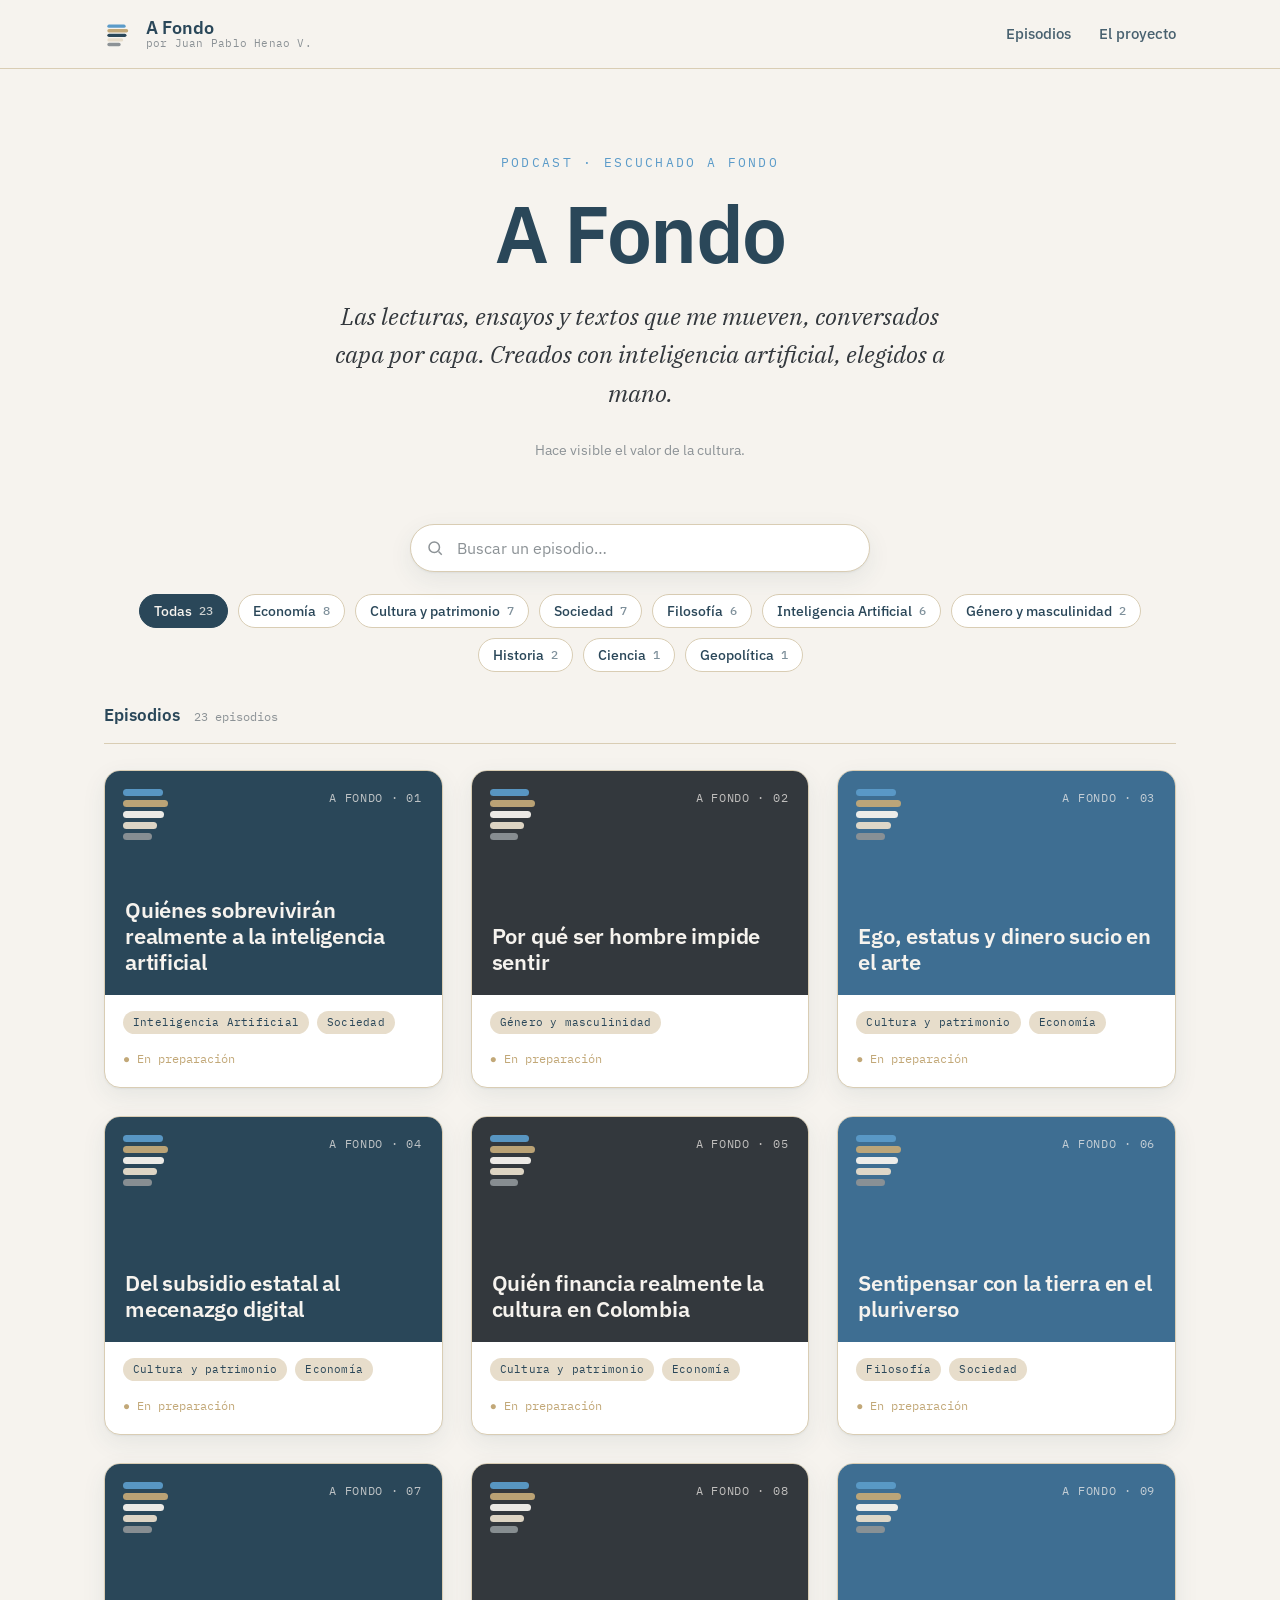
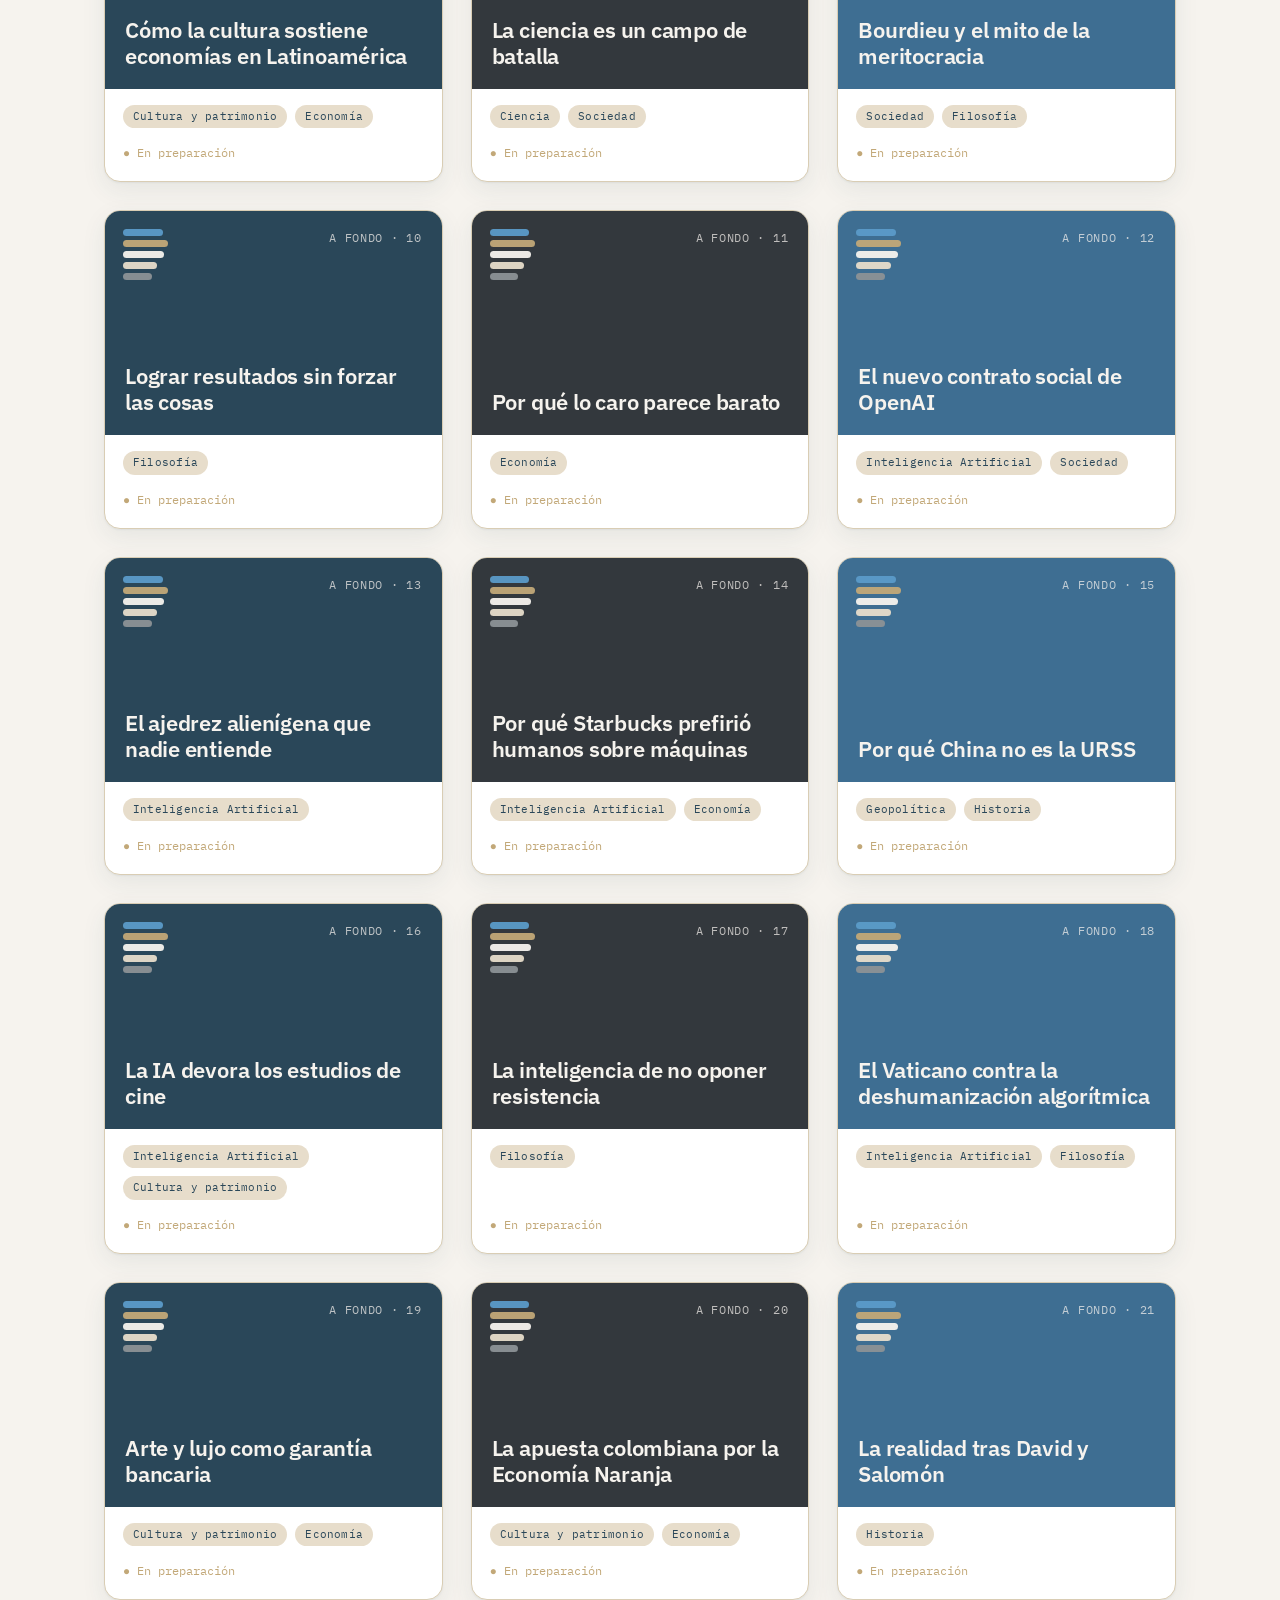
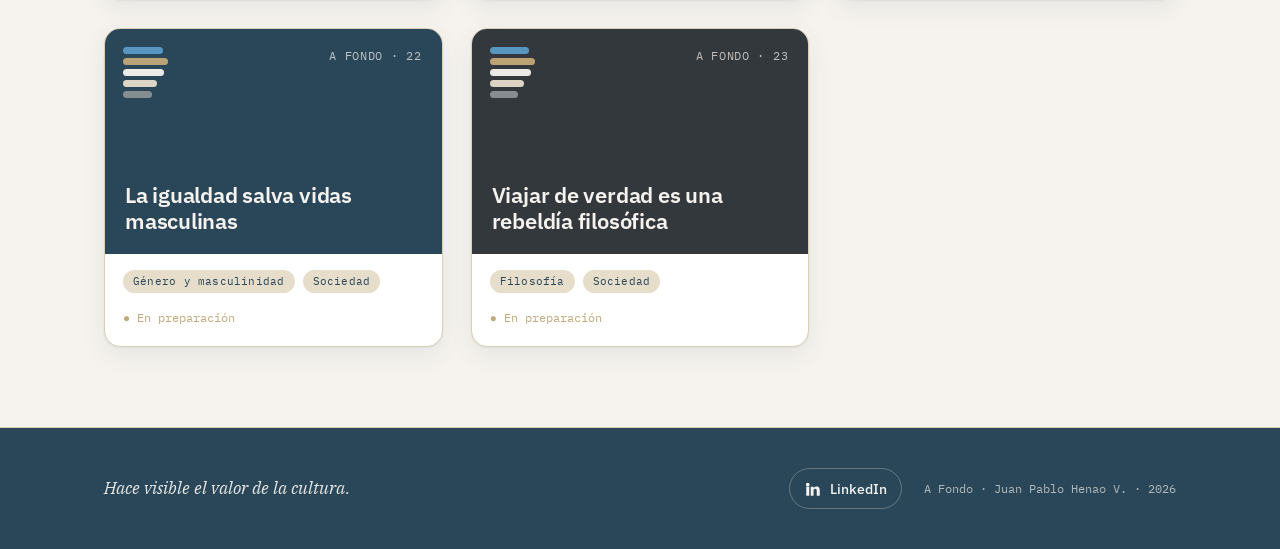
==== index.html @ 8c8c8189 "Prototipo web A Fondo (fase 1) 23 fichas desde MiPodcast en preparacion; filtro por tematica + busca" ====
<!doctype html>
<html lang="es">
<head>
  <meta charset="utf-8" />
  <meta name="viewport" content="width=device-width, initial-scale=1" />
  <title>A Fondo — un podcast sobre las ideas que me mueven</title>
  <meta name="description" content="A Fondo: conversaciones creadas con IA a partir de las lecturas, ensayos y textos que me interesan. Por Juan Pablo Henao V." />
  <meta property="og:type" content="website" />
  <meta property="og:title" content="A Fondo — un podcast sobre las ideas que me mueven" />
  <meta property="og:description" content="Conversaciones creadas con IA a partir de las lecturas, ensayos y textos que me interesan. Por Juan Pablo Henao V." />
  <meta property="og:image" content="assets/og.png" />
  <meta name="twitter:card" content="summary_large_image" />
  <link rel="icon" href="assets/favicon.svg" type="image/svg+xml" />
  <link rel="preconnect" href="https://fonts.googleapis.com" />
  <link rel="preconnect" href="https://fonts.gstatic.com" crossorigin />
  <link href="https://fonts.googleapis.com/css2?family=IBM+Plex+Mono:wght@400;500&family=IBM+Plex+Sans:wght@400;500;600;700&family=IBM+Plex+Serif:ital@0;1&display=swap" rel="stylesheet" />
  <link rel="stylesheet" href="assets/estilo.css" />
</head>
<body data-pagina="home">
  <header class="cabecera">
    <div class="envoltura cabecera__inner">
      <a class="marca" href="index.html" aria-label="A Fondo — inicio">
        <svg class="marca__logo" viewBox="0 0 72 64" role="img" aria-hidden="true">
          <rect x="8" y="8"  width="44" height="8" rx="4" fill="#5B9BC9"/>
          <rect x="8" y="19" width="50" height="8" rx="4" fill="#C2A878"/>
          <rect x="8" y="30" width="46" height="8" rx="4" fill="#2A4759"/>
          <rect x="8" y="41" width="38" height="8" rx="4" fill="#E7DDCB"/>
          <rect x="8" y="52" width="32" height="8" rx="4" fill="#8C9296"/>
        </svg>
        <span class="marca__txt">
          <span class="marca__nombre">A Fondo</span>
          <span class="marca__sub">por Juan Pablo Henao V.</span>
        </span>
      </a>
      <nav class="nav">
        <a href="#episodios">Episodios</a>
        <a href="#proyecto">El proyecto</a>
      </nav>
    </div>
  </header>

  <main>
    <section class="hero envoltura">
      <p class="hero__kicker">Podcast · escuchado a fondo</p>
      <h1 class="hero__titulo">A&nbsp;Fondo</h1>
      <p class="hero__lema">Las lecturas, ensayos y textos que me mueven, conversados capa por capa. Creados con inteligencia artificial, elegidos a mano.</p>
      <p class="hero__firma">Hace visible el valor de la cultura.</p>
    </section>

    <section class="envoltura" id="episodios">
      <div class="controles">
        <div class="buscador">
          <svg viewBox="0 0 24 24" fill="none" stroke="currentColor" stroke-width="2" aria-hidden="true"><circle cx="11" cy="11" r="7"/><path d="m21 21-4.3-4.3"/></svg>
          <input type="search" id="busqueda" placeholder="Buscar un episodio…" aria-label="Buscar episodios por título" />
        </div>
        <div class="chips" id="chips" role="group" aria-label="Filtrar por temática"></div>
      </div>

      <div class="seccion-titulo">
        <h2>Episodios</h2>
        <span id="conteo">cargando…</span>
      </div>
      <div class="rejilla" id="rejilla"></div>
    </section>
  </main>

  <footer class="pie" id="proyecto">
    <div class="envoltura pie__inner">
      <span class="pie__lema">Hace visible el valor de la cultura.</span>
      <div class="pie__derecha">
        <a class="pie__linkedin" href="https://co.linkedin.com/in/juan-pablo-henao-vallejo" target="_blank" rel="noopener">
          <svg viewBox="0 0 24 24" fill="currentColor" aria-hidden="true"><path d="M4.98 3.5a2.5 2.5 0 1 1 0 5 2.5 2.5 0 0 1 0-5zM3 9h4v12H3zM9 9h3.8v1.7h.05c.53-1 1.83-2.05 3.77-2.05C20.5 8.65 21 11 21 14.2V21h-4v-6c0-1.43-.03-3.27-2-3.27-2 0-2.3 1.56-2.3 3.17V21H9z"/></svg>
          LinkedIn
        </a>
        <span class="pie__meta">A Fondo · Juan Pablo Henao V. · 2026</span>
      </div>
    </div>
  </footer>

  <script src="assets/app.js"></script>
</body>
</html>
---- assets/estilo.css ----
/* ============================================================
   A Fondo — hoja de estilo
   Sistema de marca "cielo y tierra" de Juan Pablo Henao V.
   ============================================================ */

:root {
  --azul-cielo: #5B9BC9;
  --azul-noche: #2A4759;
  --camel:      #C2A878;
  --arena:      #E7DDCB;
  --arena-filo: #D9CDB4;
  --gris-piedra:#8C9296;
  --hueso:      #F6F3EE;
  --grafito:    #33383D;

  --sans: "IBM Plex Sans", "Segoe UI", system-ui, sans-serif;
  --mono: "IBM Plex Mono", ui-monospace, monospace;
  --serif:"IBM Plex Serif", Georgia, serif;

  --ancho: 1120px;
  --radio: 16px;
  --sombra: 0 1px 2px rgba(42,71,89,.06), 0 8px 24px rgba(42,71,89,.08);
  --sombra-alta: 0 2px 4px rgba(42,71,89,.08), 0 18px 40px rgba(42,71,89,.16);
}

* { box-sizing: border-box; }
html { scroll-behavior: smooth; }

body {
  margin: 0;
  font-family: var(--sans);
  color: var(--grafito);
  background: var(--hueso);
  line-height: 1.6;
  -webkit-font-smoothing: antialiased;
  text-rendering: optimizeLegibility;
}

a { color: inherit; text-decoration: none; }
.envoltura { width: 100%; max-width: var(--ancho); margin: 0 auto; padding: 0 24px; }

/* ---------- Header ---------- */
.cabecera {
  position: sticky; top: 0; z-index: 20;
  background: rgba(246,243,238,.82);
  backdrop-filter: saturate(140%) blur(10px);
  border-bottom: 1px solid var(--arena-filo);
}
.cabecera__inner { display: flex; align-items: center; justify-content: space-between; height: 68px; }
.marca { display: flex; align-items: center; gap: 12px; }
.marca__logo { display: block; width: 30px; height: 27px; flex: none; }
.marca__txt { display: flex; flex-direction: column; line-height: 1.1; }
.marca__nombre { font-weight: 600; font-size: 1.12rem; color: var(--azul-noche); letter-spacing: .01em; }
.marca__sub { font-family: var(--mono); font-size: .66rem; color: var(--gris-piedra); letter-spacing: .02em; }
.nav { display: flex; gap: 28px; align-items: center; }
.nav a { font-size: .92rem; color: var(--azul-noche); font-weight: 500; opacity: .85; transition: opacity .15s; }
.nav a:hover { opacity: 1; }

/* ---------- Hero ---------- */
.hero { padding: 84px 0 48px; text-align: center; }
.hero__kicker { font-family: var(--mono); font-size: .8rem; letter-spacing: .18em; text-transform: uppercase; color: var(--azul-cielo); margin: 0 0 20px; }
.hero__titulo { font-size: clamp(2.8rem, 7vw, 5rem); font-weight: 600; color: var(--azul-noche); margin: 0 0 22px; letter-spacing: -.02em; line-height: 1.02; }
.hero__lema { font-family: var(--serif); font-style: italic; font-size: clamp(1.15rem, 2.4vw, 1.5rem); color: var(--grafito); max-width: 640px; margin: 0 auto; }
.hero__firma { font-size: .9rem; color: var(--gris-piedra); margin-top: 26px; }

/* ---------- Controles: buscador + chips ---------- */
.controles { margin-bottom: 30px; }
.buscador { position: relative; max-width: 460px; margin: 0 auto 22px; }
.buscador svg { position: absolute; left: 16px; top: 50%; transform: translateY(-50%); width: 18px; height: 18px; color: var(--gris-piedra); }
.buscador input {
  width: 100%; font-family: var(--sans); font-size: .98rem; color: var(--grafito);
  padding: 13px 16px 13px 46px; border: 1px solid var(--arena-filo); border-radius: 999px;
  background: #fff; box-shadow: var(--sombra); transition: border-color .15s, box-shadow .15s;
}
.buscador input::placeholder { color: var(--gris-piedra); }
.buscador input:focus { outline: none; border-color: var(--azul-cielo); box-shadow: 0 0 0 3px rgba(91,155,201,.18); }

.chips { display: flex; flex-wrap: wrap; gap: 10px; justify-content: center; }
.chip {
  font-family: var(--sans); font-size: .85rem; font-weight: 500; color: var(--azul-noche);
  background: #fff; border: 1px solid var(--arena-filo); border-radius: 999px;
  padding: 7px 14px; cursor: pointer; display: inline-flex; align-items: center; gap: 7px;
  transition: background .15s, color .15s, border-color .15s, transform .1s;
}
.chip:hover { border-color: var(--azul-cielo); }
.chip:active { transform: scale(.97); }
.chip--activo { background: var(--azul-noche); color: var(--hueso); border-color: var(--azul-noche); }
.chip__n { font-family: var(--mono); font-size: .72rem; opacity: .6; }
.chip--activo .chip__n { opacity: .8; }

/* ---------- Sección + rejilla ---------- */
.seccion-titulo { display: flex; align-items: baseline; gap: 14px; margin: 8px 0 26px; padding-bottom: 14px; border-bottom: 1px solid var(--arena-filo); }
.seccion-titulo h2 { font-size: 1.05rem; font-weight: 600; color: var(--azul-noche); margin: 0; }
.seccion-titulo span { font-family: var(--mono); font-size: .78rem; color: var(--gris-piedra); }

.rejilla { display: grid; gap: 28px; grid-template-columns: repeat(auto-fill, minmax(290px, 1fr)); padding-bottom: 80px; }

.tarjeta { background: #fff; border: 1px solid var(--arena-filo); border-radius: var(--radio); overflow: hidden; box-shadow: var(--sombra); transition: transform .18s ease, box-shadow .18s ease; display: flex; flex-direction: column; }
.tarjeta:hover { transform: translateY(-4px); box-shadow: var(--sombra-alta); }
.tarjeta__cuerpo { padding: 16px 18px 18px; display: flex; flex-direction: column; gap: 12px; flex: 1; }
.tarjeta__tags { display: flex; gap: 8px; flex-wrap: wrap; }
.pildora { font-family: var(--mono); font-size: .68rem; letter-spacing: .02em; color: var(--azul-noche); background: var(--arena); border-radius: 999px; padding: 3px 10px; }
.tarjeta__pie { margin-top: auto; padding-top: 4px; display: flex; align-items: center; justify-content: space-between; font-family: var(--mono); font-size: .74rem; color: var(--gris-piedra); }
.tarjeta__play { display: inline-flex; align-items: center; gap: 7px; color: var(--azul-cielo); font-weight: 500; font-family: var(--sans); font-size: .82rem; }
.tarjeta__play svg { width: 22px; height: 22px; }
.estado-prep { display: inline-flex; align-items: center; gap: 6px; font-family: var(--mono); font-size: .74rem; color: var(--camel); }

.sin-resultados { grid-column: 1 / -1; text-align: center; color: var(--gris-piedra); padding: 60px 0; }
.enlace-limpiar { background: none; border: none; color: var(--azul-cielo); font: inherit; cursor: pointer; text-decoration: underline; }

/* ---------- Portada generada (estratos) ---------- */
.portada { position: relative; aspect-ratio: 3 / 2; overflow: hidden; display: flex; flex-direction: column; justify-content: flex-end; padding: 20px; color: var(--hueso); }
.portada[data-bg="noche"]   { background: var(--azul-noche); }
.portada[data-bg="grafito"] { background: var(--grafito); }
.portada[data-bg="cielo"]   { background: #3E6E92; }
.portada__estratos { position: absolute; top: 18px; left: 18px; display: flex; flex-direction: column; gap: 4px; opacity: .95; }
.portada__estratos i { display: block; height: 7px; border-radius: 999px; }
.portada__num { position: absolute; top: 18px; right: 20px; font-family: var(--mono); font-size: .74rem; letter-spacing: .06em; color: rgba(246,243,238,.72); }
.portada__titulo { font-size: 1.4rem; font-weight: 600; line-height: 1.16; margin: 0; letter-spacing: -.01em; }
.portada--grande .portada__titulo { font-size: clamp(1.8rem, 3.4vw, 2.6rem); }
.portada--grande { border-radius: var(--radio); box-shadow: var(--sombra-alta); }

/* ---------- Ficha de episodio ---------- */
.volver { display: inline-flex; align-items: center; gap: 8px; font-family: var(--mono); font-size: .82rem; color: var(--gris-piedra); margin: 32px 0 24px; }
.volver:hover { color: var(--azul-noche); }
.ficha { display: grid; grid-template-columns: 380px 1fr; gap: 56px; padding-bottom: 90px; align-items: start; }
.ficha__col-izq { position: sticky; top: 96px; }
.ficha__tags { display: flex; gap: 8px; flex-wrap: wrap; }
.ficha__titulo { font-size: clamp(2rem, 4vw, 2.9rem); font-weight: 600; color: var(--azul-noche); margin: 14px 0 6px; line-height: 1.08; letter-spacing: -.02em; }
.ficha__meta { font-family: var(--mono); font-size: .8rem; color: var(--gris-piedra); margin: 0 0 30px; }

.bloque { margin-bottom: 36px; }
.bloque__rotulo { font-family: var(--mono); font-size: .74rem; letter-spacing: .16em; text-transform: uppercase; color: var(--azul-cielo); margin: 0 0 12px; }
.bloque__texto { font-size: 1.08rem; color: var(--grafito); margin: 0; }
.bloque--porque .bloque__texto { font-family: var(--serif); font-size: 1.24rem; line-height: 1.6; color: var(--azul-noche); border-left: 3px solid var(--camel); padding-left: 20px; }
.ideas { list-style: none; padding: 0; margin: 0; display: grid; gap: 12px; }
.ideas li { position: relative; padding-left: 30px; font-size: 1.05rem; }
.ideas li::before { content: ""; position: absolute; left: 0; top: .62em; width: 16px; height: 3px; border-radius: 999px; background: var(--azul-cielo); }

.aviso-prep { background: #fff; border: 1px dashed var(--arena-filo); border-radius: var(--radio); padding: 26px 28px; color: var(--grafito); }
.aviso-prep p:last-child { margin: 0; color: var(--gris-piedra); }

/* ---------- Reproductor ---------- */
.player { background: #fff; border: 1px solid var(--arena-filo); border-radius: var(--radio); padding: 18px 20px; margin-top: 22px; box-shadow: var(--sombra); display: flex; align-items: center; gap: 16px; }
.player--prep { justify-content: center; padding: 22px; }
.player__btn { flex: none; width: 54px; height: 54px; border-radius: 50%; border: none; cursor: pointer; background: var(--azul-cielo); color: var(--hueso); display: grid; place-items: center; transition: background .15s, transform .1s; }
.player__btn:hover { background: #4E8ABA; }
.player__btn:active { transform: scale(.96); }
.player__btn svg { width: 24px; height: 24px; }
.player__cuerpo { flex: 1; min-width: 0; }
.player__barra { height: 6px; background: var(--arena); border-radius: 999px; overflow: hidden; cursor: pointer; }
.player__progreso { height: 100%; width: 0%; background: var(--azul-cielo); border-radius: 999px; }
.player__tiempos { display: flex; justify-content: space-between; font-family: var(--mono); font-size: .74rem; color: var(--gris-piedra); margin-top: 8px; }

/* ---------- Footer ---------- */
.pie { border-top: 1px solid var(--arena-filo); background: var(--azul-noche); color: var(--hueso); padding: 40px 0; }
.pie__inner { display: flex; align-items: center; justify-content: space-between; gap: 20px; flex-wrap: wrap; }
.pie__lema { font-family: var(--serif); font-style: italic; font-size: 1.05rem; opacity: .92; }
.pie__derecha { display: flex; align-items: center; gap: 22px; flex-wrap: wrap; }
.pie__linkedin { display: inline-flex; align-items: center; gap: 8px; font-size: .9rem; font-weight: 500; color: var(--hueso); padding: 8px 14px; border: 1px solid rgba(246,243,238,.28); border-radius: 999px; transition: background .15s, border-color .15s; }
.pie__linkedin:hover { background: rgba(246,243,238,.12); border-color: rgba(246,243,238,.5); }
.pie__linkedin svg { width: 18px; height: 18px; }
.pie__meta { font-family: var(--mono); font-size: .76rem; opacity: .66; }

/* ---------- Responsive ---------- */
@media (max-width: 800px) {
  .ficha { grid-template-columns: 1fr; gap: 32px; }
  .ficha__col-izq { position: static; }
  .nav { display: none; }
  .hero { padding: 60px 0 36px; }
  .pie__inner { flex-direction: column; align-items: flex-start; }
}
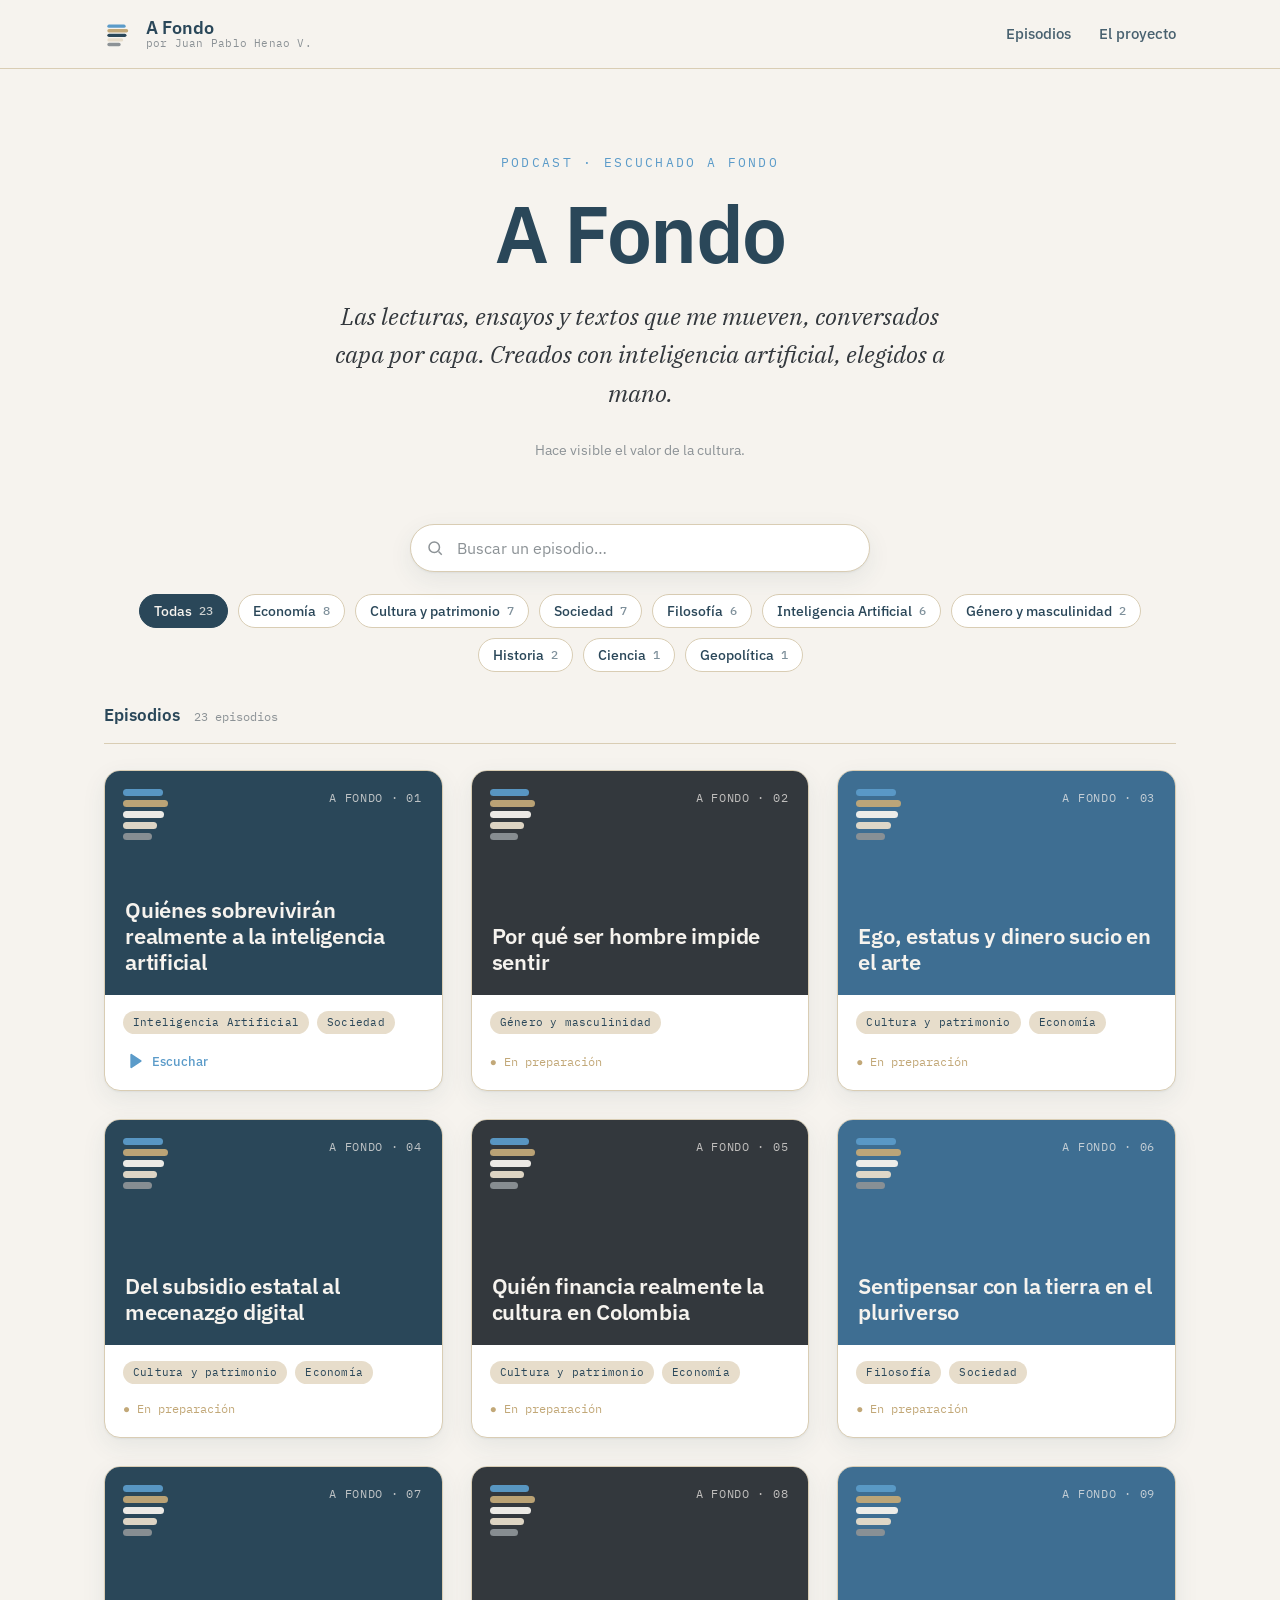
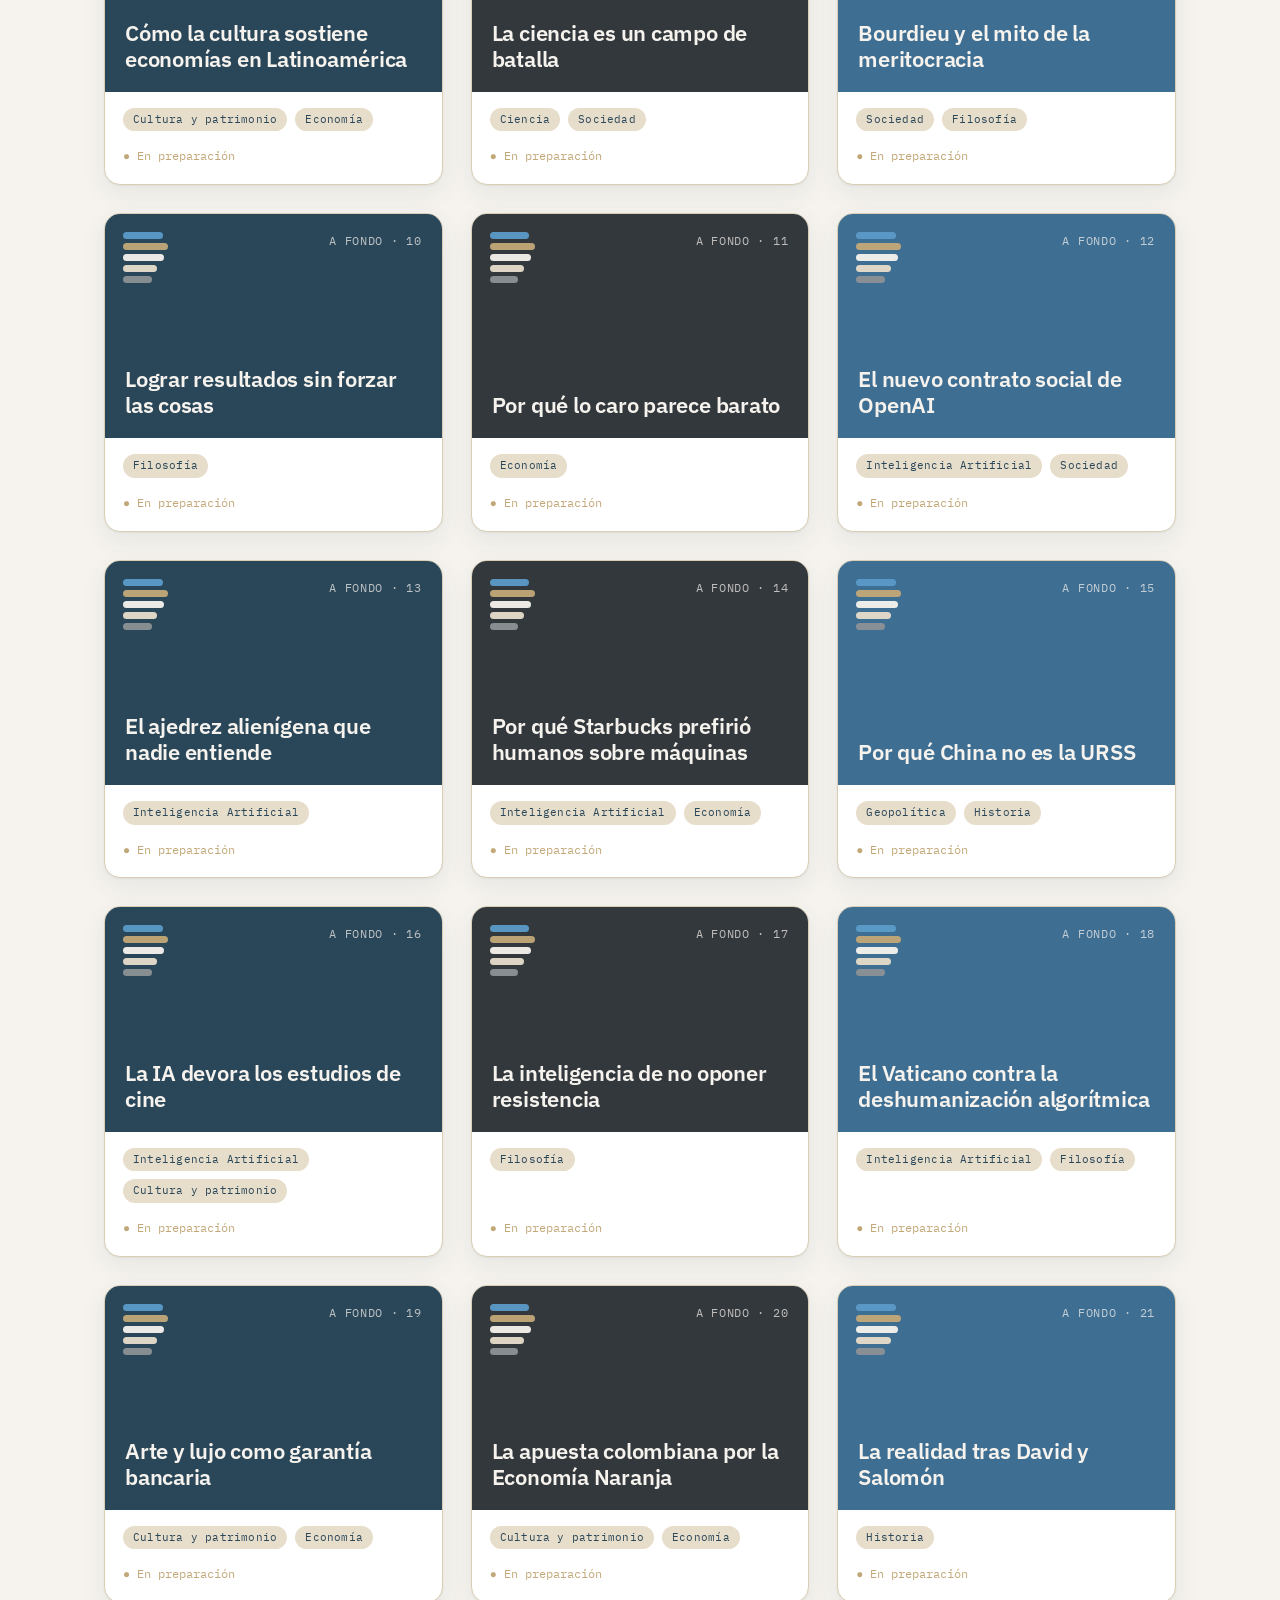
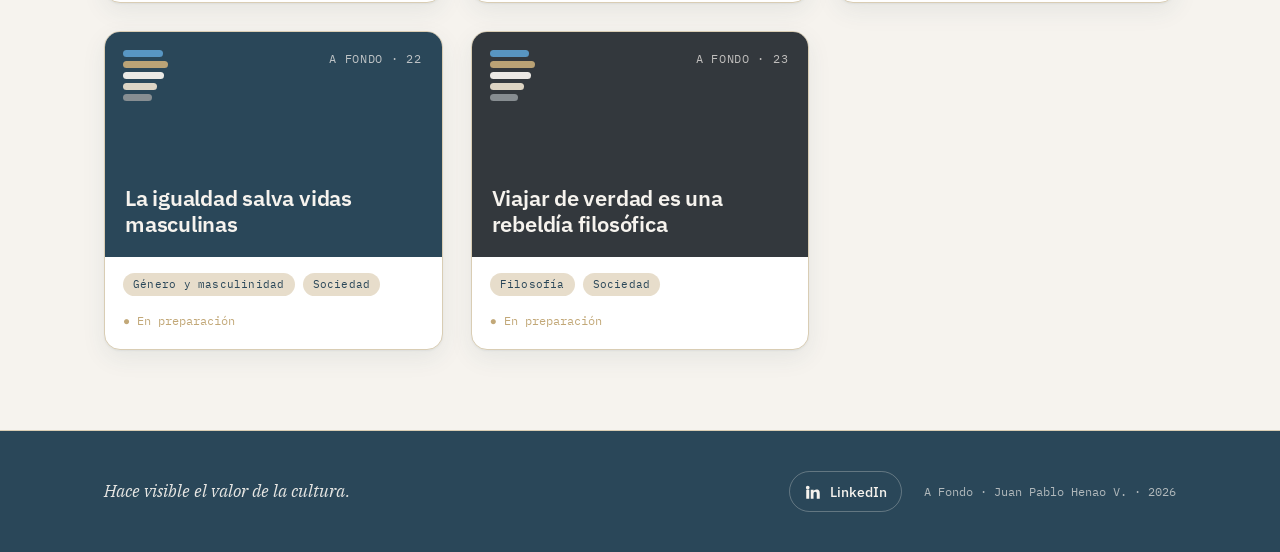
==== commit 61a84669: "Audio episodio 1 en R2 + reproductor muestra duracion real (preload metadata) Co-Authored-By: Claude" ====
--- a/index.html
+++ b/index.html
@@ -8,13 +8,13 @@
   <meta property="og:type" content="website" />
   <meta property="og:title" content="A Fondo — un podcast sobre las ideas que me mueven" />
   <meta property="og:description" content="Conversaciones creadas con IA a partir de las lecturas, ensayos y textos que me interesan. Por Juan Pablo Henao V." />
-  <meta property="og:image" content="assets/og.png" />
+  <meta property="og:image" content="https://pabloenao-ux.github.io/a-fondo/assets/og.png" />
   <meta name="twitter:card" content="summary_large_image" />
   <link rel="icon" href="assets/favicon.svg" type="image/svg+xml" />
   <link rel="preconnect" href="https://fonts.googleapis.com" />
   <link rel="preconnect" href="https://fonts.gstatic.com" crossorigin />
   <link href="https://fonts.googleapis.com/css2?family=IBM+Plex+Mono:wght@400;500&family=IBM+Plex+Sans:wght@400;500;600;700&family=IBM+Plex+Serif:ital@0;1&display=swap" rel="stylesheet" />
-  <link rel="stylesheet" href="assets/estilo.css" />
+  <link rel="stylesheet" href="assets/estilo.css?v=2" />
 </head>
 <body data-pagina="home">
   <header class="cabecera">
@@ -77,6 +77,6 @@
     </div>
   </footer>
 
-  <script src="assets/app.js"></script>
+  <script src="assets/app.js?v=4"></script>
 </body>
 </html>
--- a/assets/estilo.css
+++ b/assets/estilo.css
@@ -137,6 +137,12 @@
 .ideas li { position: relative; padding-left: 30px; font-size: 1.05rem; }
 .ideas li::before { content: ""; position: absolute; left: 0; top: .62em; width: 16px; height: 3px; border-radius: 999px; background: var(--azul-cielo); }
 
+.fuentes { list-style: none; padding: 0; margin: 0; display: grid; gap: 11px; }
+.fuentes li { position: relative; padding-left: 26px; font-size: .98rem; line-height: 1.45; }
+.fuentes li::before { content: "\2197"; position: absolute; left: 0; top: 0; color: var(--azul-cielo); font-family: var(--mono); }
+.fuentes a { color: var(--azul-noche); text-decoration: underline; text-decoration-color: var(--arena-filo); text-underline-offset: 3px; transition: color .15s, text-decoration-color .15s; word-break: break-word; }
+.fuentes a:hover { color: var(--azul-cielo); text-decoration-color: var(--azul-cielo); }
+
 .aviso-prep { background: #fff; border: 1px dashed var(--arena-filo); border-radius: var(--radio); padding: 26px 28px; color: var(--grafito); }
 .aviso-prep p:last-child { margin: 0; color: var(--gris-piedra); }
 
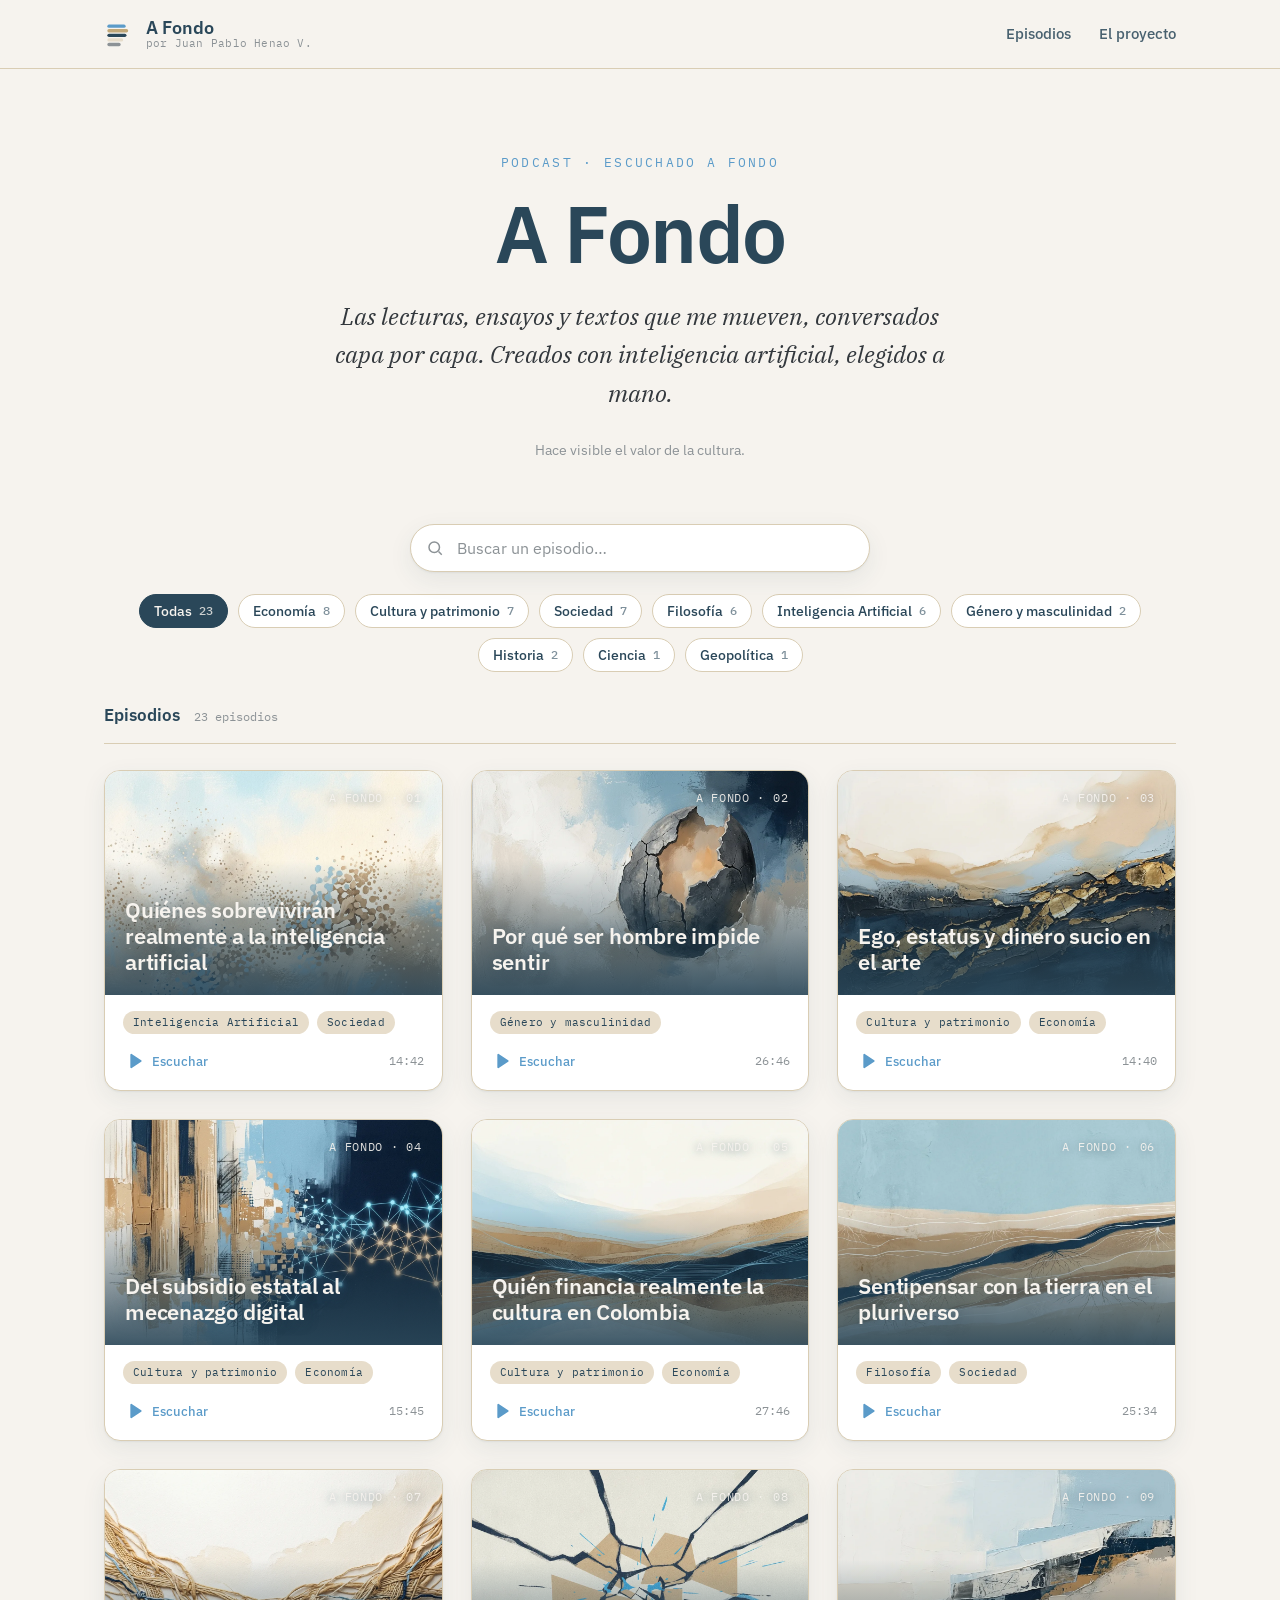
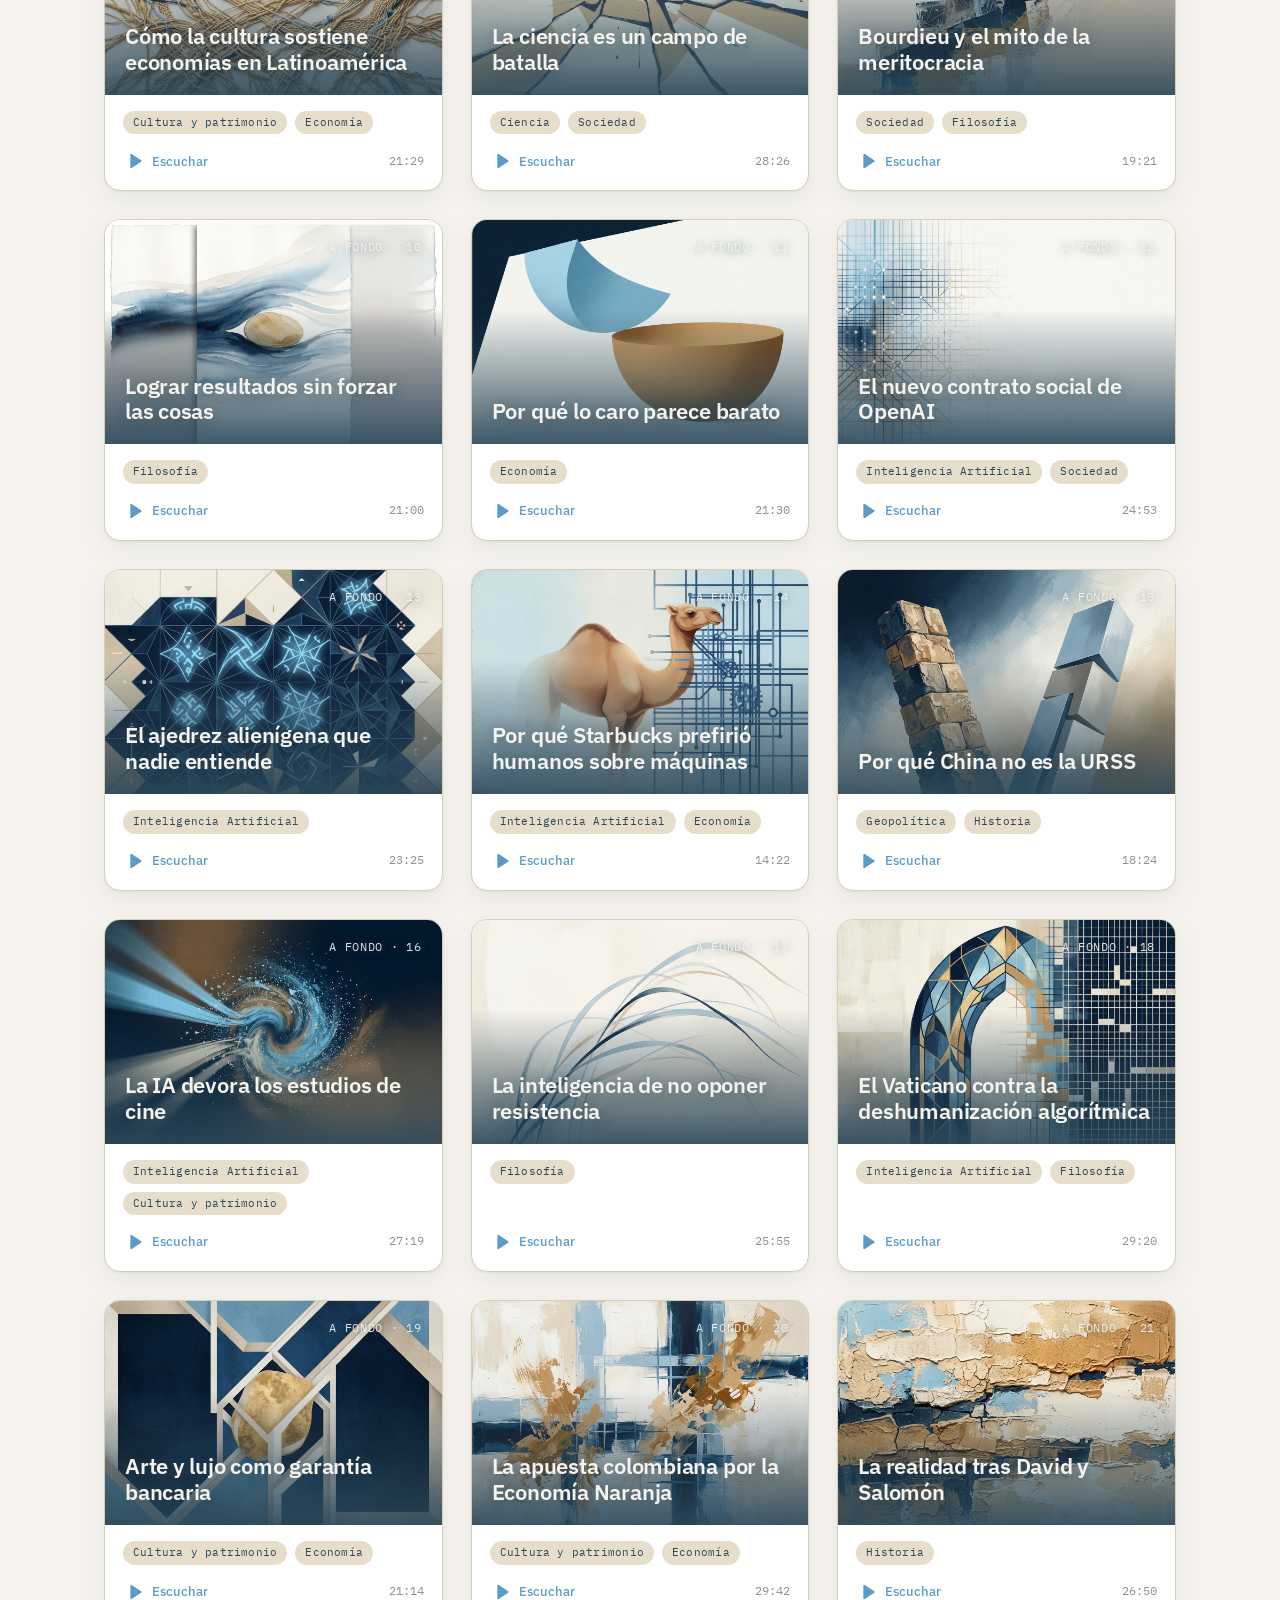
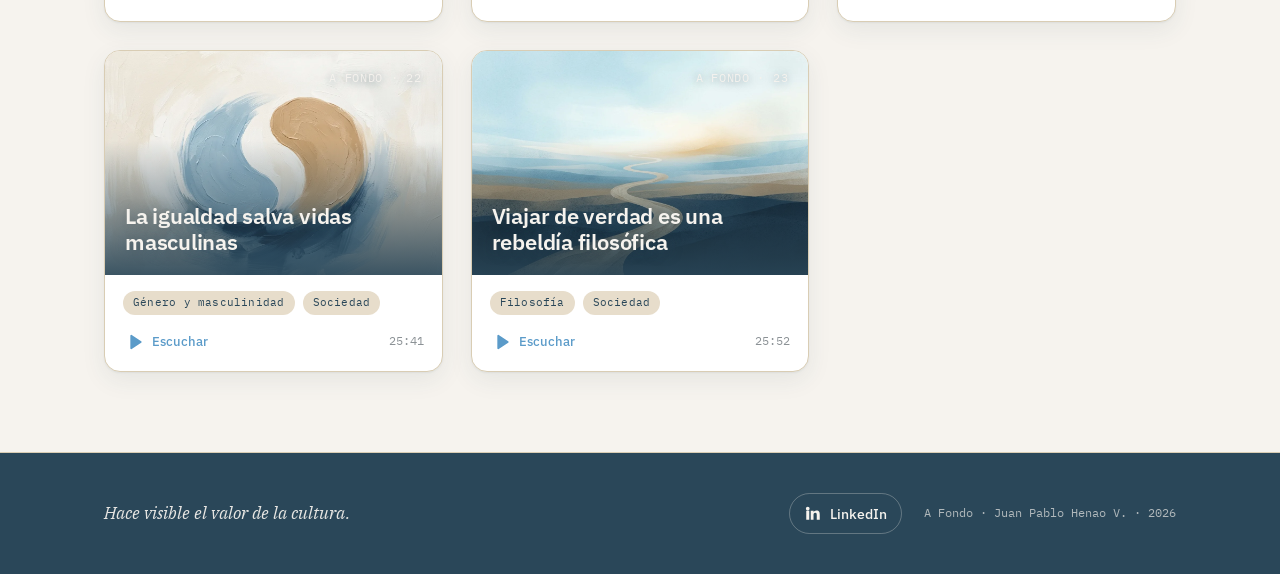
==== commit 406847cb: "23 portadas por episodio (Gemini flash, WebP 2.6MB) + integracion al render con overlay Co-Authored-" ====
--- a/index.html
+++ b/index.html
@@ -14,7 +14,7 @@
   <link rel="preconnect" href="https://fonts.googleapis.com" />
   <link rel="preconnect" href="https://fonts.gstatic.com" crossorigin />
   <link href="https://fonts.googleapis.com/css2?family=IBM+Plex+Mono:wght@400;500&family=IBM+Plex+Sans:wght@400;500;600;700&family=IBM+Plex+Serif:ital@0;1&display=swap" rel="stylesheet" />
-  <link rel="stylesheet" href="assets/estilo.css?v=2" />
+  <link rel="stylesheet" href="assets/estilo.css?v=5" />
 </head>
 <body data-pagina="home">
   <header class="cabecera">
@@ -77,6 +77,6 @@
     </div>
   </footer>
 
-  <script src="assets/app.js?v=4"></script>
+  <script src="assets/app.js?v=6"></script>
 </body>
 </html>
--- a/assets/estilo.css
+++ b/assets/estilo.css
@@ -109,14 +109,15 @@
 .enlace-limpiar { background: none; border: none; color: var(--azul-cielo); font: inherit; cursor: pointer; text-decoration: underline; }
 
 /* ---------- Portada generada (estratos) ---------- */
-.portada { position: relative; aspect-ratio: 3 / 2; overflow: hidden; display: flex; flex-direction: column; justify-content: flex-end; padding: 20px; color: var(--hueso); }
-.portada[data-bg="noche"]   { background: var(--azul-noche); }
-.portada[data-bg="grafito"] { background: var(--grafito); }
-.portada[data-bg="cielo"]   { background: #3E6E92; }
+.portada { position: relative; aspect-ratio: 3 / 2; overflow: hidden; display: flex; flex-direction: column; justify-content: flex-end; padding: 20px; color: var(--hueso); background-size: cover; background-position: center; }
+.portada[data-bg="noche"]   { background-color: var(--azul-noche); }
+.portada[data-bg="grafito"] { background-color: var(--grafito); }
+.portada[data-bg="cielo"]   { background-color: #3E6E92; }
+.portada::after { content: ""; position: absolute; inset: 0; background: linear-gradient(to top, rgba(42,71,89,.9) 0%, rgba(42,71,89,.45) 30%, rgba(42,71,89,0) 60%); pointer-events: none; }
 .portada__estratos { position: absolute; top: 18px; left: 18px; display: flex; flex-direction: column; gap: 4px; opacity: .95; }
 .portada__estratos i { display: block; height: 7px; border-radius: 999px; }
-.portada__num { position: absolute; top: 18px; right: 20px; font-family: var(--mono); font-size: .74rem; letter-spacing: .06em; color: rgba(246,243,238,.72); }
-.portada__titulo { font-size: 1.4rem; font-weight: 600; line-height: 1.16; margin: 0; letter-spacing: -.01em; }
+.portada__num { position: absolute; top: 18px; right: 20px; z-index: 2; font-family: var(--mono); font-size: .74rem; letter-spacing: .06em; color: rgba(246,243,238,.9); text-shadow: 0 1px 8px rgba(42,71,89,.6); }
+.portada__titulo { position: relative; z-index: 2; font-size: 1.4rem; font-weight: 600; line-height: 1.16; margin: 0; letter-spacing: -.01em; text-shadow: 0 1px 14px rgba(42,71,89,.55); }
 .portada--grande .portada__titulo { font-size: clamp(1.8rem, 3.4vw, 2.6rem); }
 .portada--grande { border-radius: var(--radio); box-shadow: var(--sombra-alta); }
 
